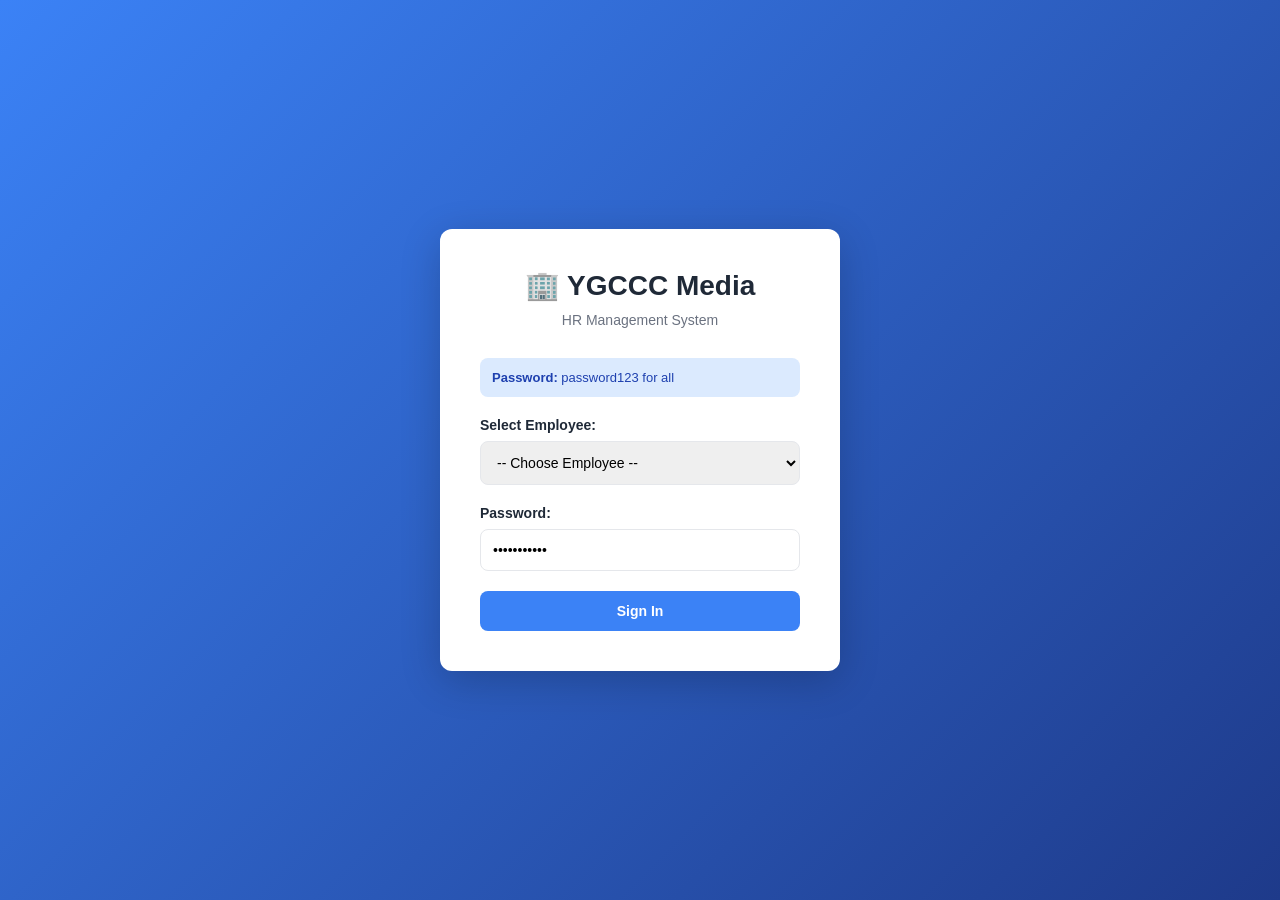
==== public/hr-final.html @ 52dc06a1 "Add: Password change feature for all employees Features: - 🔐 Change Password button in sidebar (all " ====
<!DOCTYPE html>
<html lang="en">
<head>
    <meta charset="UTF-8">
    <meta name="viewport" content="width=device-width, initial-scale=1.0">
    <title>YGCCC Media - HR System</title>
    <style>
        * { margin: 0; padding: 0; box-sizing: border-box; }
        :root {
            --primary: #3b82f6;
            --secondary: #10b981;
            --danger: #ef4444;
            --dark: #1f2937;
            --light: #f3f4f6;
            --border: #e5e7eb;
        }
        body {
            font-family: -apple-system, BlinkMacSystemFont, 'Segoe UI', Roboto, sans-serif;
            background: var(--light);
            color: var(--dark);
        }
        .login-page {
            display: flex;
            align-items: center;
            justify-content: center;
            min-height: 100vh;
            background: linear-gradient(135deg, var(--primary) 0%, #1e3a8a 100%);
        }
        .login-box {
            background: white;
            border-radius: 12px;
            padding: 40px;
            box-shadow: 0 10px 40px rgba(0, 0, 0, 0.2);
            width: 100%;
            max-width: 400px;
        }
        .login-box h1 { text-align: center; font-size: 28px; margin-bottom: 10px; }
        .login-box p { text-align: center; color: #6b7280; margin-bottom: 30px; font-size: 14px; }
        .form-group { margin-bottom: 20px; }
        label { display: block; font-weight: 600; margin-bottom: 8px; font-size: 14px; }
        input, select { width: 100%; padding: 12px; border: 1px solid var(--border); border-radius: 8px; font-size: 14px; font-family: inherit; }
        input:focus, select:focus { outline: none; border-color: var(--primary); box-shadow: 0 0 0 3px rgba(59, 130, 246, 0.1); }
        .btn { width: 100%; padding: 12px; border: none; border-radius: 8px; font-size: 14px; font-weight: 600; cursor: pointer; transition: all 0.3s; }
        .btn-primary { background: var(--primary); color: white; }
        .btn-primary:hover { background: #2563eb; }
        .error { background: #fee2e2; color: #7f1d1d; padding: 12px; border-radius: 8px; margin-bottom: 20px; display: none; }
        .error.show { display: block; }
        .info-box { background: #dbeafe; color: #1e40af; padding: 12px; border-radius: 8px; margin-bottom: 20px; font-size: 13px; }
        .dashboard-page { display: none; }
        .dashboard-page.active { display: flex; min-height: 100vh; }
        .sidebar { width: 250px; background: var(--dark); color: white; padding: 20px; position: fixed; height: 100vh; overflow-y: auto; }
        .sidebar h2 { font-size: 20px; margin-bottom: 20px; }
        .user-info { background: rgba(255, 255, 255, 0.1); padding: 12px; border-radius: 8px; margin-bottom: 20px; font-size: 13px; }
        .user-info .name { font-weight: 600; margin-bottom: 5px; }
        .nav { display: flex; flex-direction: column; gap: 10px; }
        .nav-btn { padding: 12px 16px; border: none; background: rgba(255, 255, 255, 0.1); color: white; border-radius: 8px; cursor: pointer; text-align: left; font-size: 14px; transition: all 0.3s; }
        .nav-btn:hover { background: rgba(255, 255, 255, 0.2); }
        .nav-btn.active { background: var(--primary); }
        .admin-section { margin-top: 20px; padding-top: 20px; border-top: 1px solid rgba(255, 255, 255, 0.1); display: none; }
        .admin-section.active { display: block; }
        .logout-btn { width: 100%; padding: 12px; background: var(--danger); color: white; border: none; border-radius: 8px; cursor: pointer; font-weight: 600; margin-top: 20px; }
        .main-content { margin-left: 250px; flex: 1; padding: 30px; overflow-y: auto; }
        h1 { font-size: 28px; margin-bottom: 30px; }
        h2 { font-size: 20px; margin-top: 20px; margin-bottom: 15px; }
        .section { display: none; }
        .section.active { display: block; }
        .card { background: white; border-radius: 12px; padding: 20px; box-shadow: 0 1px 3px rgba(0, 0, 0, 0.1); margin-bottom: 20px; }
        .grid { display: grid; grid-template-columns: repeat(auto-fit, minmax(250px, 1fr)); gap: 20px; margin-bottom: 20px; }
        .stat-box { background: white; padding: 20px; border-radius: 12px; box-shadow: 0 1px 3px rgba(0, 0, 0, 0.1); text-align: center; }
        .stat-number { font-size: 32px; font-weight: bold; color: var(--primary); margin: 10px 0; }
        .stat-label { font-size: 14px; color: #6b7280; }
        table { width: 100%; border-collapse: collapse; margin-top: 15px; }
        th { padding: 12px; text-align: left; font-weight: 600; background: var(--light); border-bottom: 2px solid var(--border); }
        td { padding: 12px; border-bottom: 1px solid var(--border); }
        tr:hover { background: var(--light); }
        .badge { display: inline-block; padding: 4px 12px; border-radius: 4px; font-size: 12px; font-weight: 600; }
        .badge-success { background: #d1fae5; color: #065f46; }
        .badge-danger { background: #fee2e2; color: #7f1d1d; }
        .badge-warning { background: #fef3c7; color: #92400e; }
        .request-card { background: white; padding: 20px; margin-bottom: 15px; border-radius: 8px; border: 1px solid var(--border); }
        .request-header { display: flex; justify-content: space-between; align-items: start; }
        .request-info { flex: 1; }
        .btn-small { padding: 6px 12px; font-size: 12px; width: auto; margin-right: 5px; background: var(--primary); color: white; border: none; border-radius: 6px; cursor: pointer; }
        .btn-small.danger { background: var(--danger); }
        .modal { display: none; position: fixed; top: 0; left: 0; right: 0; bottom: 0; background: rgba(0, 0, 0, 0.5); z-index: 1000; align-items: center; justify-content: center; }
        .modal.active { display: flex; }
        .modal-content { background: white; border-radius: 12px; padding: 30px; max-width: 600px; width: 90%; box-shadow: 0 10px 40px rgba(0, 0, 0, 0.2); }
        .modal-header { font-size: 20px; font-weight: 600; margin-bottom: 20px; }
        .form-row { display: grid; grid-template-columns: 1fr 1fr; gap: 15px; }
        .form-full { grid-column: 1 / -1; }
        textarea { resize: vertical; }
        .modal-footer { display: flex; gap: 10px; justify-content: flex-end; margin-top: 20px; }
    </style>
</head>
<body>

<!-- LOGIN PAGE -->
<div id="loginPage" class="login-page">
    <div class="login-box">
        <h1>🏢 YGCCC Media</h1>
        <p>HR Management System</p>
        <div class="info-box"><strong>Password:</strong> password123 for all</div>
        <div id="errorMsg" class="error"></div>
        <div class="form-group">
            <label>Select Employee:</label>
            <select id="employeeSelect">
                <option value="">-- Choose Employee --</option>
            </select>
        </div>
        <div class="form-group">
            <label>Password:</label>
            <input type="password" id="passwordInput" value="password123">
        </div>
        <button class="btn btn-primary" onclick="handleLogin()">Sign In</button>
    </div>
</div>

<!-- DASHBOARD -->
<div id="dashboardPage" class="dashboard-page">
    <div class="sidebar">
        <h2>📊 HR System</h2>
        <div class="user-info">
            <div class="name" id="userName">User</div>
            <div id="userRole">Employee</div>
        </div>

        <nav class="nav">
            <button class="nav-btn active" onclick="switchPage('dashboard')">📊 Dashboard</button>
            <button class="nav-btn" onclick="switchPage('timeoff')">🗓️ Time Off</button>
            <button class="nav-btn" onclick="switchPage('clock')">⏰ Clock In/Out</button>
            <button class="nav-btn" onclick="openChangePasswordModal()">🔐 Change Password</button>
        </nav>

        <div id="adminPanel" class="admin-section">
            <div style="font-size: 12px; font-weight: 600; margin-bottom: 10px; opacity: 0.7;">ADMIN ONLY</div>
            <button class="nav-btn" onclick="switchPage('history')">📋 History</button>
            <button class="nav-btn" onclick="switchPage('leave-approvals')">✅ Leave Approvals</button>
            <button class="nav-btn" onclick="switchPage('time-approvals')">⏱️ Time Approvals</button>
            <button class="nav-btn" onclick="switchPage('manager-approvals')">👔 Manager Approvals</button>
            <button class="nav-btn" onclick="switchPage('manage')">✏️ Manage</button>
        </div>

        <button class="logout-btn" onclick="handleLogout()">Logout</button>
    </div>

    <div class="main-content">
        <h1 id="pageTitle">Dashboard</h1>

        <!-- DASHBOARD -->
        <div id="dashboard" class="section active">
            <div class="grid">
                <div class="stat-box"><div class="stat-label">Total Employees</div><div class="stat-number">11</div></div>
                <div class="stat-box"><div class="stat-label">Pending Approvals</div><div class="stat-number" id="pendingCount">0</div></div>
                <div class="stat-box"><div class="stat-label">On Leave</div><div class="stat-number" id="leaveCount">0</div></div>
            </div>
            <div class="card">
                <h2>Recent Activity</h2>
                <table>
                    <thead><tr><th>Employee</th><th>Activity</th><th>Time</th><th>Status</th></tr></thead>
                    <tbody id="activityTable"></tbody>
                </table>
            </div>
        </div>

        <!-- TIME OFF -->
        <div id="timeoff" class="section">
            <div class="card">
                <h2>Time Off Requests</h2>
                <button class="btn btn-primary" style="margin-bottom: 20px; width: auto; padding: 10px 20px;" onclick="openRequestModal()">+ Request Time Off</button>
                <div id="requestsContainer"></div>
            </div>
        </div>

        <!-- CLOCK IN/OUT -->
        <div id="clock" class="section">
            <div class="card">
                <h2>Clock In/Out</h2>
                <div style="font-size: 36px; font-weight: bold; text-align: center; margin: 30px 0; font-family: 'Courier New';" id="clockTime">00:00:00</div>
                <div style="text-align: center;">
                    <button class="btn btn-primary" style="width: auto; padding: 12px 30px; margin-right: 10px;" onclick="clockIn()">✓ Clock In</button>
                    <button class="btn btn-primary" style="width: auto; padding: 12px 30px; background: var(--danger);" onclick="clockOut()">✕ Clock Out</button>
                </div>
                <div style="margin-top: 30px; padding: 20px; background: var(--light); border-radius: 8px;">
                    <p><strong>Clock In:</strong> <span id="inTime">--:--</span></p>
                    <p><strong>Clock Out:</strong> <span id="outTime">--:--</span></p>
                    <p><strong>Hours Today:</strong> <span id="hoursToday">0h 0m</span></p>
                </div>
            </div>
        </div>

        <!-- ADMIN: HISTORY -->
        <div id="history" class="section">
            <div class="card">
                <h2>Employee History</h2>
                <table>
                    <thead><tr><th>Employee</th><th>Activity</th><th>Date</th><th>Time</th><th>Details</th></tr></thead>
                    <tbody id="historyTable"></tbody>
                </table>
            </div>
        </div>

        <!-- ADMIN: LEAVE APPROVALS -->
        <div id="leave-approvals" class="section">
            <div class="card">
                <h2>Leave Approvals</h2>
                <div id="leaveApprovalsContainer"></div>
            </div>
        </div>

        <!-- ADMIN: TIME APPROVALS -->
        <div id="time-approvals" class="section">
            <div class="card">
                <h2>Time Approvals</h2>
                <table>
                    <thead><tr><th>Employee</th><th>Clock In</th><th>Clock Out</th><th>Hours</th></tr></thead>
                    <tbody id="timeApprovalsTable"></tbody>
                </table>
            </div>
        </div>

        <!-- ADMIN: MANAGER APPROVALS -->
        <div id="manager-approvals" class="section">
            <div class="card">
                <h2>Manager Approvals</h2>
                <div id="managerApprovalsContainer"></div>
            </div>
        </div>

        <!-- ADMIN: MANAGE -->
        <div id="manage" class="section">
            <div class="card">
                <h2>Manage Employees</h2>
                <button class="btn btn-primary" style="margin-bottom: 20px; width: auto; padding: 10px 20px;" onclick="openAddEmployeeModal()">+ Add Employee</button>
                <table>
                    <thead><tr><th>Name</th><th>Department</th><th>Position</th><th>Role</th><th>Actions</th></tr></thead>
                    <tbody id="manageTable"></tbody>
                </table>
            </div>
        </div>
    </div>
</div>

<!-- TIME OFF REQUEST MODAL -->
<div id="requestModal" class="modal">
    <div class="modal-content">
        <div class="modal-header">Request Time Off</div>
        <div class="form-row">
            <div class="form-group">
                <label>Leave Type:</label>
                <select id="leaveType">
                    <option value="Vacation">Vacation</option>
                    <option value="Sick Leave">Sick Leave</option>
                    <option value="Personal">Personal</option>
                    <option value="Other">Other</option>
                </select>
            </div>
            <div class="form-group">
                <label>Days:</label>
                <input type="number" id="numDays" min="1" value="1">
            </div>
        </div>
        <div class="form-row">
            <div class="form-group">
                <label>Start Date:</label>
                <input type="date" id="startDate">
            </div>
            <div class="form-group">
                <label>End Date:</label>
                <input type="date" id="endDate">
            </div>
        </div>
        <div class="form-group form-full">
            <label>Reason:</label>
            <textarea id="reason" rows="3" placeholder="Why do you need this time off?"></textarea>
        </div>
        <div class="modal-footer">
            <button class="btn btn-primary" style="width: auto;" onclick="closeRequestModal()">Cancel</button>
            <button class="btn btn-primary" style="width: auto; background: var(--secondary);" onclick="submitRequest()">Submit</button>
        </div>
    </div>
</div>

<!-- APPROVAL MODAL -->
<div id="approvalModal" class="modal">
    <div class="modal-content">
        <div class="modal-header">Review Request</div>
        <div id="approvalDetails"></div>
        <div class="form-group form-full">
            <label>Admin Notes:</label>
            <textarea id="adminNotes" rows="3" placeholder="Add notes..."></textarea>
        </div>
        <div class="modal-footer">
            <button class="btn btn-primary" style="width: auto; background: var(--danger);" onclick="closeApprovalModal()">Cancel</button>
            <button class="btn btn-primary" style="width: auto; background: var(--danger);" onclick="rejectLeaveRequest()">Reject</button>
            <button class="btn btn-primary" style="width: auto; background: var(--secondary);" onclick="approveLeaveRequest()">Approve</button>
        </div>
    </div>
</div>

<!-- ADD EMPLOYEE MODAL -->
<div id="addEmployeeModal" class="modal">
    <div class="modal-content">
        <div class="modal-header">Add New Employee</div>
        <div class="form-row">
            <div class="form-group">
                <label>Full Name:</label>
                <input type="text" id="empName" placeholder="Employee Name">
            </div>
            <div class="form-group">
                <label>Department:</label>
                <input type="text" id="empDept" placeholder="Department">
            </div>
        </div>
        <div class="form-row">
            <div class="form-group">
                <label>Position:</label>
                <input type="text" id="empPosition" placeholder="Position">
            </div>
            <div class="form-group">
                <label>Role:</label>
                <select id="empRole">
                    <option value="employee">Employee</option>
                    <option value="admin">Admin</option>
                </select>
            </div>
        </div>
        <div class="form-group form-full">
            <label>Password (Default: password123):</label>
            <input type="text" id="empPassword" placeholder="password123" value="password123">
        </div>
        <div class="modal-footer">
            <button class="btn btn-primary" style="width: auto;" onclick="closeAddEmployeeModal()">Cancel</button>
            <button class="btn btn-primary" style="width: auto; background: var(--secondary);" onclick="addNewEmployee()">Add Employee</button>
        </div>
    </div>
</div>

<!-- CHANGE PASSWORD MODAL -->
<div id="changePasswordModal" class="modal">
    <div class="modal-content">
        <div class="modal-header">🔐 Change Password</div>
        <div class="form-group form-full">
            <label>Current Password:</label>
            <input type="password" id="currentPassword" placeholder="Enter current password">
        </div>
        <div class="form-group form-full">
            <label>New Password:</label>
            <input type="password" id="newPassword" placeholder="Enter new password">
        </div>
        <div class="form-group form-full">
            <label>Confirm New Password:</label>
            <input type="password" id="confirmPassword" placeholder="Confirm new password">
        </div>
        <div id="passwordError" class="error" style="margin-top: 15px;"></div>
        <div class="modal-footer">
            <button class="btn btn-primary" style="width: auto;" onclick="closeChangePasswordModal()">Cancel</button>
            <button class="btn btn-primary" style="width: auto; background: var(--secondary);" onclick="submitPasswordChange()">Change Password</button>
        </div>
    </div>
</div>

<script>
const employeeData = [
    { id: 1, name: 'George Yu', dept: 'Executive', position: 'CEO', role: 'admin', pass: 'password123', clockIn: '08:00', clockOut: '18:00' },
    { id: 2, name: 'Lizzy Loren Jangao', dept: 'Finance', position: 'Accounting', role: 'employee', pass: 'password123', clockIn: '09:00', clockOut: '17:30' },
    { id: 3, name: 'Karoline San Miguel', dept: 'YDS', position: 'Project Manager', role: 'employee', pass: 'password123', clockIn: '09:15', clockOut: null },
    { id: 4, name: 'Myka Hosmillo', dept: 'YD', position: 'Outreach', role: 'employee', pass: 'password123', clockIn: '08:45', clockOut: null },
    { id: 5, name: 'Muhammad Bin Taimur', dept: 'Engineering', position: 'Automations Engineer', role: 'employee', pass: 'password123', clockIn: '09:30', clockOut: '18:00' },
    { id: 6, name: 'HR Manager', dept: 'HR', position: 'Manager', role: 'admin', pass: 'password123', clockIn: '09:00', clockOut: null },
    { id: 7, name: 'Eryl Karl Agustin', dept: 'YDS & HR', position: 'Project Manager & HR', role: 'employee', pass: 'password123', clockIn: '09:45', clockOut: '17:45' },
    { id: 8, name: 'Aditya Yata', dept: 'AHS', position: 'Project Manager', role: 'employee', pass: 'password123', clockIn: '08:30', clockOut: null },
    { id: 9, name: 'Demir Dumanlar', dept: 'YGCCC', position: 'Operations Slate', role: 'employee', pass: 'password123', clockIn: '09:00', clockOut: '17:00' },
    { id: 10, name: 'Ann', dept: 'Finance', position: 'Accounting Lead', role: 'employee', pass: 'password123', clockIn: '09:00', clockOut: '17:00' },
    { id: 11, name: 'Konstantin', dept: 'AHS', position: 'Co-founder', role: 'admin', pass: 'password123', clockIn: '08:45', clockOut: null }
];

let leaveRequests = [];
let currentUser = null;
let userClockIn = null;
let userClockOut = null;
let editingRequestId = null;

document.addEventListener('DOMContentLoaded', () => {
    populateEmployees();
    updateClock();
    setInterval(updateClock, 1000);
});

function populateEmployees() {
    const select = document.getElementById('employeeSelect');
    employeeData.forEach(emp => {
        const opt = document.createElement('option');
        opt.value = emp.id;
        opt.textContent = emp.name;
        select.appendChild(opt);
    });
}

function handleLogin() {
    const empId = document.getElementById('employeeSelect').value;
    const password = document.getElementById('passwordInput').value;
    const errorMsg = document.getElementById('errorMsg');

    if (!empId) {
        errorMsg.textContent = '⚠️ Please select employee';
        errorMsg.classList.add('show');
        return;
    }

    const emp = employeeData.find(e => e.id == empId);
    if (emp && emp.pass === password) {
        currentUser = emp;
        errorMsg.classList.remove('show');
        showDashboard();
    } else {
        errorMsg.textContent = '❌ Invalid password';
        errorMsg.classList.add('show');
    }
}

function showDashboard() {
    document.getElementById('loginPage').style.display = 'none';
    document.getElementById('dashboardPage').classList.add('active');
    document.getElementById('userName').textContent = currentUser.name;
    document.getElementById('userRole').textContent = currentUser.role === 'admin' ? '👨‍💼 Admin' : '👤 Employee';

    if (currentUser.role === 'admin') {
        document.getElementById('adminPanel').classList.add('active');
    }

    switchPage('dashboard');
}

function handleLogout() {
    currentUser = null;
    document.getElementById('dashboardPage').classList.remove('active');
    document.getElementById('loginPage').style.display = 'flex';
    document.getElementById('employeeSelect').value = '';
}

function switchPage(pageId) {
    // Check admin access
    const adminPages = ['history', 'leave-approvals', 'time-approvals', 'manager-approvals', 'manage'];
    if (adminPages.includes(pageId) && currentUser.role !== 'admin') {
        alert('❌ Admin only');
        return;
    }

    document.querySelectorAll('.section').forEach(s => s.classList.remove('active'));
    document.querySelectorAll('.nav-btn').forEach(b => b.classList.remove('active'));
    document.getElementById(pageId).classList.add('active');
    if (event && event.target) event.target.classList.add('active');

    const titles = {
        'dashboard': 'Dashboard',
        'timeoff': 'Time Off',
        'clock': 'Clock In/Out',
        'history': 'Employee History',
        'leave-approvals': 'Leave Approvals',
        'time-approvals': 'Time Approvals',
        'manager-approvals': 'Manager Approvals',
        'manage': 'Manage Employees'
    };
    document.getElementById('pageTitle').textContent = titles[pageId];

    if (pageId === 'dashboard') renderDashboard();
    if (pageId === 'timeoff') renderTimeOff();
    if (pageId === 'history') renderHistory();
    if (pageId === 'leave-approvals') renderLeaveApprovals();
    if (pageId === 'time-approvals') renderTimeApprovals();
    if (pageId === 'manager-approvals') renderManagerApprovals();
    if (pageId === 'manage') renderManage();
}

function updateClock() {
    const now = new Date();
    document.getElementById('clockTime').textContent = now.toLocaleTimeString();
}

function clockIn() {
    userClockIn = new Date();
    const emp = employeeData.find(e => e.id === currentUser.id);
    emp.clockIn = userClockIn.toLocaleTimeString([], {hour: '2-digit', minute:'2-digit', hour12: false});
    document.getElementById('inTime').textContent = emp.clockIn;
    alert('✅ Clocked in at ' + emp.clockIn);
}

function clockOut() {
    if (!userClockIn) {
        alert('⚠️ Clock in first');
        return;
    }
    userClockOut = new Date();
    const emp = employeeData.find(e => e.id === currentUser.id);
    emp.clockOut = userClockOut.toLocaleTimeString([], {hour: '2-digit', minute:'2-digit', hour12: false});
    document.getElementById('outTime').textContent = emp.clockOut;
    const h = Math.floor((userClockOut - userClockIn) / 3600000);
    const m = Math.floor(((userClockOut - userClockIn) % 3600000) / 60000);
    document.getElementById('hoursToday').textContent = h + 'h ' + m + 'm';
    alert('✅ Clocked out at ' + emp.clockOut);
}

function openRequestModal() {
    document.getElementById('requestModal').classList.add('active');
}

function closeRequestModal() {
    document.getElementById('requestModal').classList.remove('active');
}

function submitRequest() {
    const now = new Date();
    const req = {
        id: leaveRequests.length + 1,
        empId: currentUser.id,
        empName: currentUser.name,
        type: document.getElementById('leaveType').value,
        start: document.getElementById('startDate').value,
        end: document.getElementById('endDate').value,
        reason: document.getElementById('reason').value,
        status: 'pending',
        requestTime: now.toLocaleTimeString(),
        requestDate: now.toLocaleDateString(),
        approvedBy: null,
        approvalTime: null,
        notes: ''
    };
    leaveRequests.push(req);
    alert('✅ Request sent to HR!');
    closeRequestModal();
    renderTimeOff();
    renderDashboard();
}

function renderDashboard() {
    const pending = leaveRequests.filter(r => r.status === 'pending').length;
    const approved = leaveRequests.filter(r => r.status === 'approved').length;
    document.getElementById('pendingCount').textContent = pending;
    document.getElementById('leaveCount').textContent = approved;

    const tbody = document.getElementById('activityTable');
    const activities = leaveRequests.map(r => ({
        name: r.empName,
        activity: r.type + ' Request',
        time: r.requestTime,
        status: r.status
    })).slice(0, 10);
    tbody.innerHTML = activities.map(a => `
        <tr>
            <td>${a.name}</td>
            <td>${a.activity}</td>
            <td>${a.time}</td>
            <td><span class="badge ${a.status === 'approved' ? 'badge-success' : a.status === 'rejected' ? 'badge-danger' : 'badge-warning'}">${a.status.toUpperCase()}</span></td>
        </tr>
    `).join('');
}

function renderTimeOff() {
    const myReqs = leaveRequests.filter(r => r.empId === currentUser.id);
    const container = document.getElementById('requestsContainer');
    if (myReqs.length === 0) {
        container.innerHTML = '<p style="color: #6b7280;">No requests yet</p>';
        return;
    }
    container.innerHTML = myReqs.map(r => `
        <div class="request-card">
            <div class="request-header">
                <div class="request-info">
                    <h3 style="margin-bottom: 10px;">${r.type}</h3>
                    <p><strong>Dates:</strong> ${r.start} to ${r.end}</p>
                    <p><strong>Reason:</strong> ${r.reason}</p>
                    <p style="font-size: 12px; color: #6b7280;"><strong>Requested:</strong> ${r.requestDate} at ${r.requestTime}</p>
                    ${r.approvalTime ? `<p style="font-size: 12px; color: #6b7280;"><strong>Decided:</strong> ${r.approvalTime} by ${r.approvedBy}</p>` : ''}
                    ${r.notes ? `<p style="font-size: 12px; background: var(--light); padding: 8px; border-radius: 4px; margin-top: 8px;"><strong>Notes:</strong> ${r.notes}</p>` : ''}
                </div>
                <span class="badge ${r.status === 'approved' ? 'badge-success' : r.status === 'rejected' ? 'badge-danger' : 'badge-warning'}">${r.status.toUpperCase()}</span>
            </div>
        </div>
    `).join('');
}

function renderHistory() {
    const tbody = document.getElementById('historyTable');
    tbody.innerHTML = leaveRequests.map(r => `
        <tr>
            <td>${r.empName}</td>
            <td>${r.type}</td>
            <td>${r.requestDate}</td>
            <td>${r.requestTime}</td>
            <td>${r.status.toUpperCase()} ${r.approvedBy ? '(' + r.approvedBy + ')' : ''}</td>
        </tr>
    `).join('');
}

function renderLeaveApprovals() {
    const pending = leaveRequests.filter(r => r.status === 'pending');
    const container = document.getElementById('leaveApprovalsContainer');
    if (pending.length === 0) {
        container.innerHTML = '<p style="color: #6b7280;">No pending requests</p>';
        return;
    }
    container.innerHTML = pending.map(r => `
        <div class="request-card">
            <div class="request-header">
                <div class="request-info">
                    <h3>${r.empName}</h3>
                    <p><strong>${r.type}</strong> - ${r.start} to ${r.end}</p>
                    <p><strong>Reason:</strong> ${r.reason}</p>
                    <p style="font-size: 12px; color: #6b7280;"><strong>Requested:</strong> ${r.requestDate} at ${r.requestTime}</p>
                </div>
                <div style="display: flex; gap: 8px; flex-direction: column;">
                    <button class="btn-small" onclick="openApproveModal(${r.id})">Approve</button>
                    <button class="btn-small danger" onclick="openRejectModal(${r.id})">Reject</button>
                </div>
            </div>
        </div>
    `).join('');
}

function openApproveModal(id) {
    editingRequestId = id;
    const r = leaveRequests.find(x => x.id === id);
    document.getElementById('approvalDetails').innerHTML = `
        <p><strong>${r.empName}</strong> - ${r.type}</p>
        <p>${r.start} to ${r.end}</p>
        <p style="font-size: 12px; color: #6b7280;">Requested: ${r.requestDate} at ${r.requestTime}</p>
    `;
    document.getElementById('approvalModal').classList.add('active');
}

function openRejectModal(id) {
    editingRequestId = id;
    const r = leaveRequests.find(x => x.id === id);
    document.getElementById('approvalDetails').innerHTML = `
        <p><strong>${r.empName}</strong> - ${r.type}</p>
        <p>${r.start} to ${r.end}</p>
    `;
    document.getElementById('approvalModal').classList.add('active');
}

function closeApprovalModal() {
    document.getElementById('approvalModal').classList.remove('active');
}

function approveLeaveRequest() {
    const r = leaveRequests.find(x => x.id === editingRequestId);
    const now = new Date();
    r.status = 'approved';
    r.approvedBy = currentUser.name;
    r.approvalTime = now.toLocaleTimeString() + ' on ' + now.toLocaleDateString();
    r.notes = document.getElementById('adminNotes').value;
    alert('✅ Approved!');
    closeApprovalModal();
    renderLeaveApprovals();
    renderDashboard();
}

function rejectLeaveRequest() {
    const r = leaveRequests.find(x => x.id === editingRequestId);
    const now = new Date();
    r.status = 'rejected';
    r.approvedBy = currentUser.name;
    r.approvalTime = now.toLocaleTimeString() + ' on ' + now.toLocaleDateString();
    r.notes = document.getElementById('adminNotes').value;
    alert('❌ Rejected!');
    closeApprovalModal();
    renderLeaveApprovals();
    renderDashboard();
}

function renderTimeApprovals() {
    const tbody = document.getElementById('timeApprovalsTable');
    tbody.innerHTML = employeeData.map(e => {
        let hours = '--';
        if (e.clockIn && e.clockOut) {
            const [inH, inM] = e.clockIn.split(':').map(Number);
            const [outH, outM] = e.clockOut.split(':').map(Number);
            const inMinutes = inH * 60 + inM;
            const outMinutes = outH * 60 + outM;
            const diff = outMinutes - inMinutes;
            const h = Math.floor(diff / 60);
            const m = diff % 60;
            hours = h + 'h ' + m + 'm';
        }
        return `<tr><td>${e.name}</td><td>${e.clockIn}</td><td>${e.clockOut || '--:--'}</td><td>${hours}</td></tr>`;
    }).join('');
}

function renderManagerApprovals() {
    const approved = leaveRequests.filter(r => r.status !== 'pending');
    const container = document.getElementById('managerApprovalsContainer');
    if (approved.length === 0) {
        container.innerHTML = '<p style="color: #6b7280;">No processed requests</p>';
        return;
    }
    container.innerHTML = approved.map(r => `
        <div class="request-card">
            <div class="request-header">
                <div class="request-info">
                    <h3>${r.empName}</h3>
                    <p><strong>${r.type}</strong> - ${r.start} to ${r.end}</p>
                    <p style="font-size: 12px; color: #6b7280;">Requested: ${r.requestDate} at ${r.requestTime}</p>
                    <p style="font-size: 12px; color: #6b7280;">Decision: ${r.approvalTime} by ${r.approvedBy}</p>
                    ${r.notes ? `<p style="font-size: 12px; background: var(--light); padding: 8px; border-radius: 4px;"><strong>Notes:</strong> ${r.notes}</p>` : ''}
                </div>
                <span class="badge ${r.status === 'approved' ? 'badge-success' : 'badge-danger'}">${r.status.toUpperCase()}</span>
            </div>
        </div>
    `).join('');
}

function renderManage() {
    const tbody = document.getElementById('manageTable');
    tbody.innerHTML = employeeData.map(e => `
        <tr>
            <td>${e.name}</td>
            <td>${e.dept}</td>
            <td>${e.position}</td>
            <td><span class="badge ${e.role === 'admin' ? 'badge-warning' : 'badge-info'}">${e.role}</span></td>
            <td><button class="btn-small danger" onclick="deleteEmployee(${e.id})">Delete</button></td>
        </tr>
    `).join('');
}

function openAddEmployeeModal() {
    document.getElementById('addEmployeeModal').classList.add('active');
    document.getElementById('empName').value = '';
    document.getElementById('empDept').value = '';
    document.getElementById('empPosition').value = '';
    document.getElementById('empRole').value = 'employee';
    document.getElementById('empPassword').value = 'password123';
}

function closeAddEmployeeModal() {
    document.getElementById('addEmployeeModal').classList.remove('active');
}

function addNewEmployee() {
    const name = document.getElementById('empName').value.trim();
    const dept = document.getElementById('empDept').value.trim();
    const position = document.getElementById('empPosition').value.trim();
    const role = document.getElementById('empRole').value;
    const pass = document.getElementById('empPassword').value || 'password123';

    if (!name || !dept || !position) {
        alert('⚠️ Please fill in all fields');
        return;
    }

    const newId = Math.max(...employeeData.map(e => e.id)) + 1;
    const newEmp = {
        id: newId,
        name: name,
        dept: dept,
        position: position,
        role: role,
        pass: pass,
        clockIn: '09:00',
        clockOut: null
    };

    employeeData.push(newEmp);
    populateEmployees();
    alert('✅ Employee added: ' + name);
    closeAddEmployeeModal();
    renderManage();
}

function deleteEmployee(id) {
    const emp = employeeData.find(e => e.id === id);
    if (!emp) return;

    if (confirm('Delete employee: ' + emp.name + '?')) {
        employeeData.splice(employeeData.indexOf(emp), 1);
        populateEmployees();
        alert('✅ Employee deleted');
        renderManage();
    }
}

function openChangePasswordModal() {
    document.getElementById('changePasswordModal').classList.add('active');
    document.getElementById('currentPassword').value = '';
    document.getElementById('newPassword').value = '';
    document.getElementById('confirmPassword').value = '';
    document.getElementById('passwordError').classList.remove('show');
}

function closeChangePasswordModal() {
    document.getElementById('changePasswordModal').classList.remove('active');
}

function submitPasswordChange() {
    const currentPass = document.getElementById('currentPassword').value;
    const newPass = document.getElementById('newPassword').value;
    const confirmPass = document.getElementById('confirmPassword').value;
    const errorDiv = document.getElementById('passwordError');

    // Validation
    if (!currentPass || !newPass || !confirmPass) {
        errorDiv.textContent = '⚠️ All fields are required';
        errorDiv.classList.add('show');
        return;
    }

    if (currentPass !== currentUser.pass) {
        errorDiv.textContent = '❌ Current password is incorrect';
        errorDiv.classList.add('show');
        return;
    }

    if (newPass !== confirmPass) {
        errorDiv.textContent = '❌ New passwords do not match';
        errorDiv.classList.add('show');
        return;
    }

    if (newPass.length < 6) {
        errorDiv.textContent = '⚠️ New password must be at least 6 characters';
        errorDiv.classList.add('show');
        return;
    }

    // Update password
    currentUser.pass = newPass;
    const emp = employeeData.find(e => e.id === currentUser.id);
    if (emp) {
        emp.pass = newPass;
    }

    alert('✅ Password changed successfully!');
    closeChangePasswordModal();
}

window.onclick = (e) => {
    if (e.target === document.getElementById('requestModal')) closeRequestModal();
    if (e.target === document.getElementById('approvalModal')) closeApprovalModal();
    if (e.target === document.getElementById('addEmployeeModal')) closeAddEmployeeModal();
    if (e.target === document.getElementById('changePasswordModal')) closeChangePasswordModal();
};
</script>

</body>
</html>
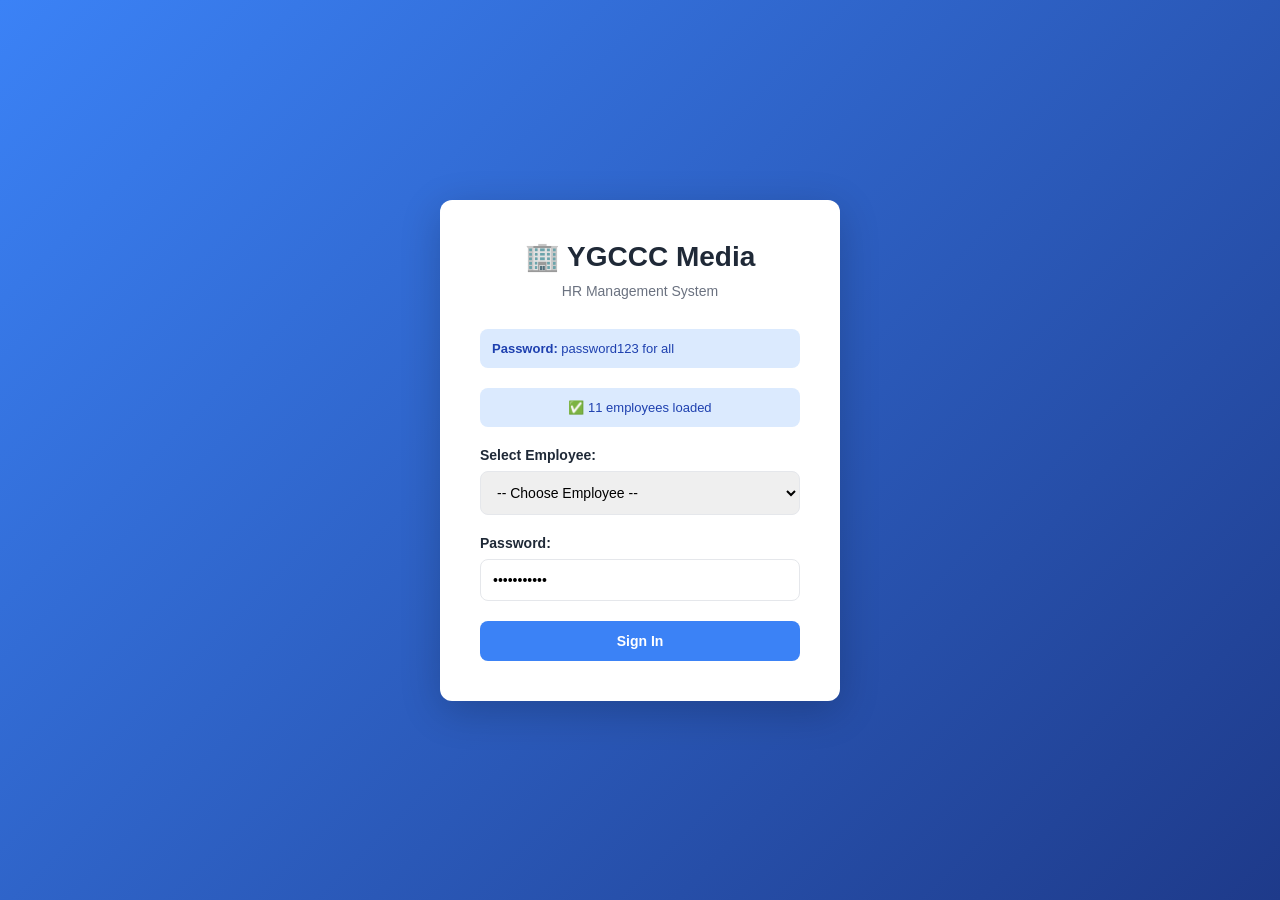
==== commit e0126693: "Fix: Add status indicator and improve employee initialization - Added visual status message on login" ====
--- a/public/hr-final.html
+++ b/public/hr-final.html
@@ -100,6 +100,7 @@
         <h1>🏢 YGCCC Media</h1>
         <p>HR Management System</p>
         <div class="info-box"><strong>Password:</strong> password123 for all</div>
+        <div id="statusMsg" style="background: #dbeafe; color: #1e40af; padding: 12px; border-radius: 8px; margin-bottom: 20px; font-size: 13px; text-align: center;">Loading employees...</div>
         <div id="errorMsg" class="error"></div>
         <div class="form-group">
             <label>Select Employee:</label>
@@ -380,21 +381,53 @@
 let userClockOut = null;
 let editingRequestId = null;
 
-document.addEventListener('DOMContentLoaded', () => {
+function populateEmployees() {
+    const select = document.getElementById('employeeSelect');
+    const statusMsg = document.getElementById('statusMsg');
+
+    if (!select) {
+        console.error('❌ Employee select element not found');
+        if (statusMsg) statusMsg.innerHTML = '❌ Error loading employees (element not found)';
+        return;
+    }
+
+    // Clear all options except the first placeholder
+    while (select.options.length > 1) {
+        select.remove(1);
+    }
+
+    // Add fresh employee list
+    if (employeeData && employeeData.length > 0) {
+        employeeData.forEach(emp => {
+            const opt = document.createElement('option');
+            opt.value = emp.id;
+            opt.textContent = emp.name;
+            select.appendChild(opt);
+        });
+        console.log('✅ Loaded ' + employeeData.length + ' employees');
+        if (statusMsg) statusMsg.innerHTML = '✅ ' + employeeData.length + ' employees loaded';
+    } else {
+        console.error('❌ No employee data available');
+        if (statusMsg) statusMsg.innerHTML = '❌ No employees found';
+    }
+}
+
+// Initialize on page load
+function initializeApp() {
     populateEmployees();
     updateClock();
     setInterval(updateClock, 1000);
-});
-
-function populateEmployees() {
-    const select = document.getElementById('employeeSelect');
-    employeeData.forEach(emp => {
-        const opt = document.createElement('option');
-        opt.value = emp.id;
-        opt.textContent = emp.name;
-        select.appendChild(opt);
-    });
-}
+}
+
+// Try to initialize immediately
+if (document.readyState === 'loading') {
+    document.addEventListener('DOMContentLoaded', initializeApp);
+} else {
+    initializeApp();
+}
+
+// Also try after a short delay to ensure DOM is ready
+setTimeout(initializeApp, 100);
 
 function handleLogin() {
     const empId = document.getElementById('employeeSelect').value;
@@ -422,10 +455,17 @@
     document.getElementById('loginPage').style.display = 'none';
     document.getElementById('dashboardPage').classList.add('active');
     document.getElementById('userName').textContent = currentUser.name;
-    document.getElementById('userRole').textContent = currentUser.role === 'admin' ? '👨‍💼 Admin' : '👤 Employee';
-
-    if (currentUser.role === 'admin') {
+
+    // STRICT ROLE ENFORCEMENT - ONLY 'admin' gets admin access
+    const isAdmin = currentUser && currentUser.role && currentUser.role.toLowerCase() === 'admin';
+    document.getElementById('userRole').textContent = isAdmin ? '👨‍💼 Admin' : '👤 Employee';
+
+    if (isAdmin) {
+        // ONLY admins can see admin panel
         document.getElementById('adminPanel').classList.add('active');
+    } else {
+        // Employees CANNOT see admin features
+        document.getElementById('adminPanel').classList.remove('active');
     }
 
     switchPage('dashboard');
@@ -753,7 +793,7 @@
         name: name,
         dept: dept,
         position: position,
-        role: role,
+        role: role.toLowerCase(), // Enforce lowercase
         pass: pass,
         clockIn: '09:00',
         clockOut: null
@@ -761,20 +801,39 @@
 
     employeeData.push(newEmp);
     populateEmployees();
-    alert('✅ Employee added: ' + name);
+    alert('✅ Employee added: ' + name + '\n👤 Role: ' + role.toUpperCase());
     closeAddEmployeeModal();
     renderManage();
 }
 
 function deleteEmployee(id) {
     const emp = employeeData.find(e => e.id === id);
-    if (!emp) return;
-
-    if (confirm('Delete employee: ' + emp.name + '?')) {
-        employeeData.splice(employeeData.indexOf(emp), 1);
+    if (!emp) {
+        alert('Employee not found');
+        return;
+    }
+
+    if (confirm('⚠️ Delete employee: ' + emp.name + '?\n\nThis action cannot be undone.')) {
+        // Check if deleted employee is currently logged in
+        if (currentUser && currentUser.id === id) {
+            alert('⚠️ Employee account deleted. You will be logged out.');
+            handleLogout();
+            return;
+        }
+
+        // Remove from array
+        const index = employeeData.indexOf(emp);
+        if (index > -1) {
+            employeeData.splice(index, 1);
+        }
+
+        // Update dropdown
         populateEmployees();
-        alert('✅ Employee deleted');
+
+        // Update manage table
         renderManage();
+
+        alert('✅ Employee deleted: ' + emp.name + '\n✅ Login access revoked');
     }
 }
 
